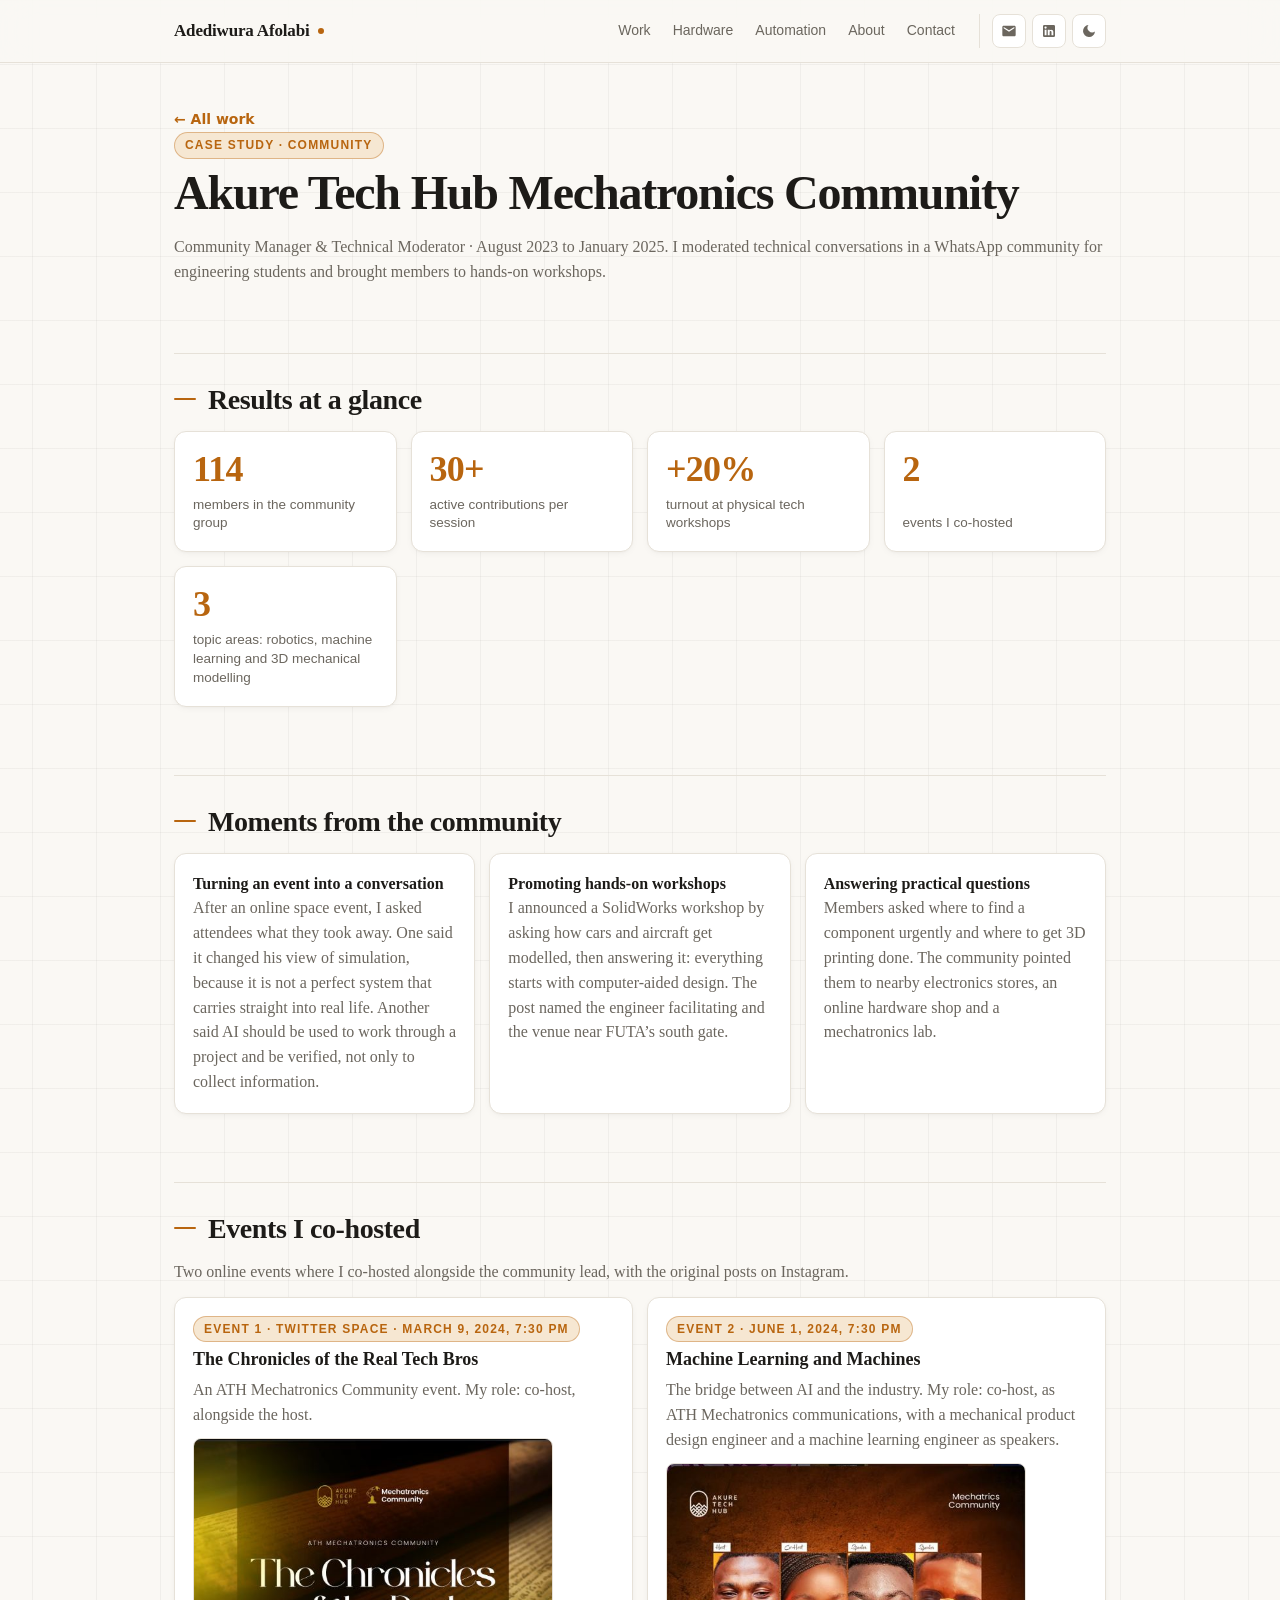
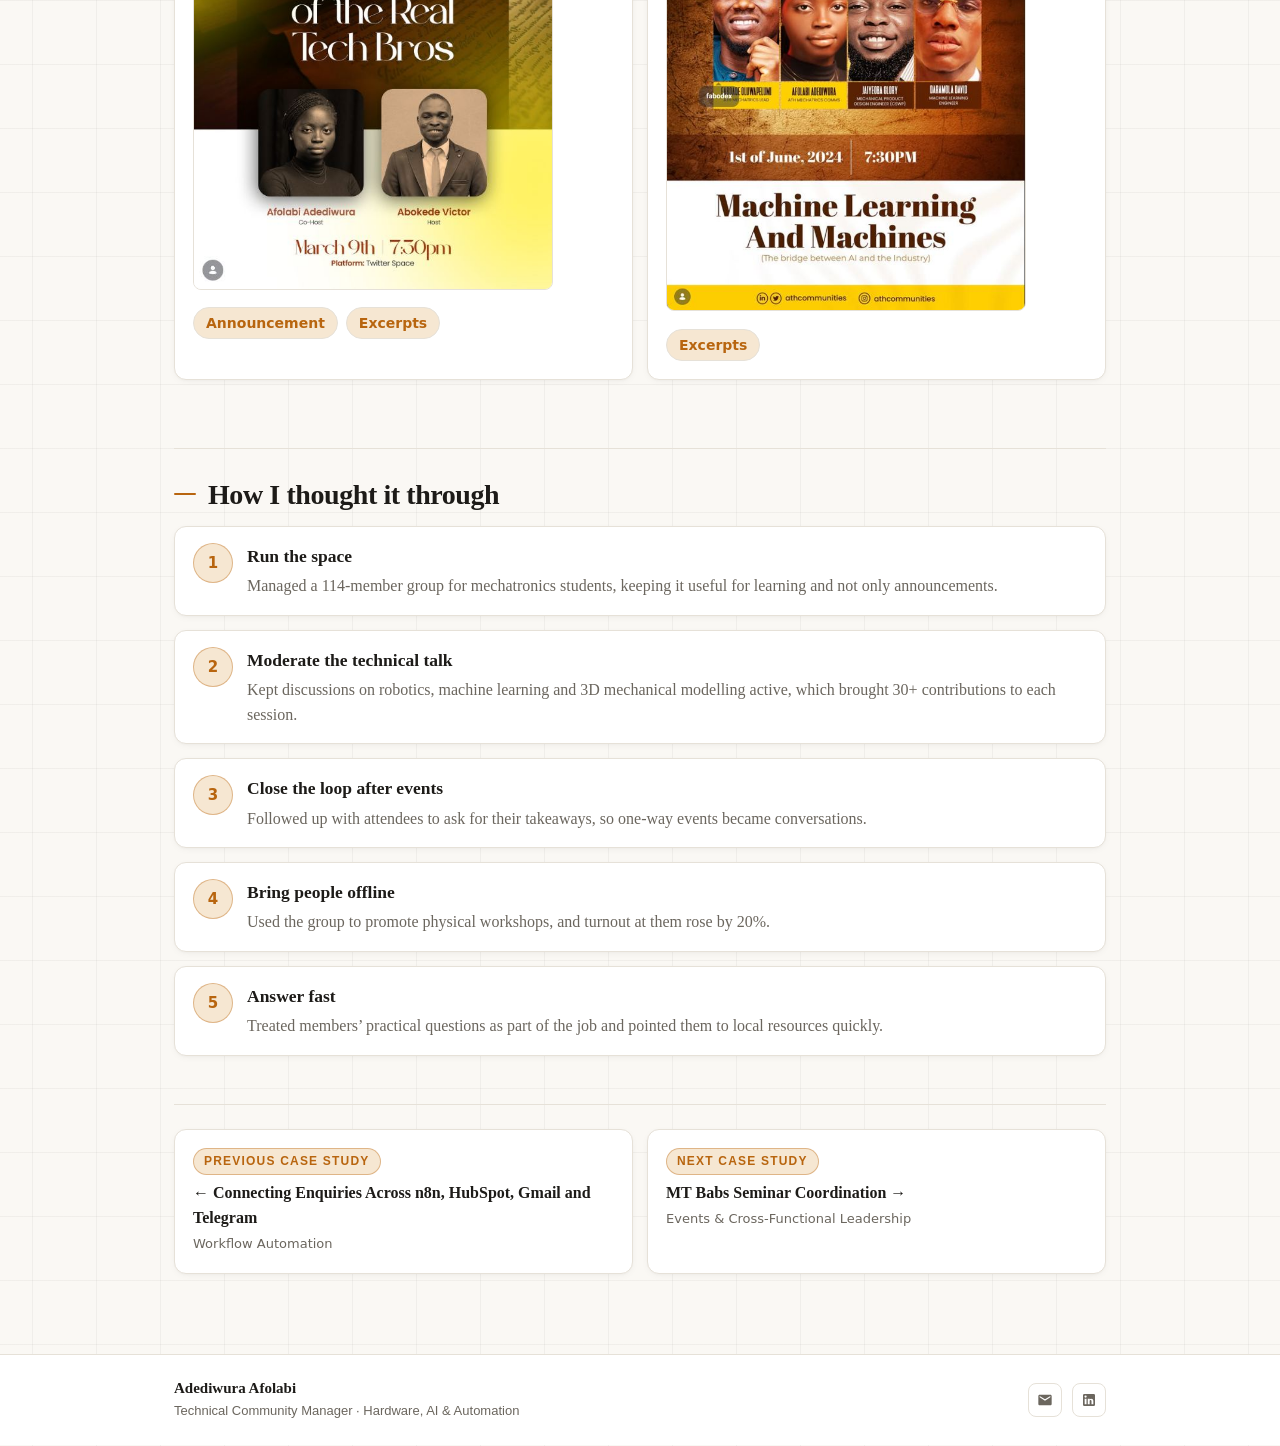
==== akure-tech-hub/index.html @ 2a19afbc "Upgrade portfolio UI/UX, viewport number motion, contact form, and 6 case studies" ====
<!DOCTYPE html>
<html lang="en">
<head>
<meta charset="utf-8">
<meta name="viewport" content="width=device-width, initial-scale=1, viewport-fit=cover">
<title>Adediwura Afolabi · Akure Tech Hub Mechatronics Community</title>
<style>
:root{--bg:#faf8f4;--card:#fff;--ink:#1d1b18;--mute:#6b665e;--line:#e6e1d8;--acc:#b8650f;--acc2:#f6e7d2;--bar:#d98b2b;
box-sizing:border-box;padding-top:env(safe-area-inset-top,0px);padding-bottom:env(safe-area-inset-bottom,0px)}
@media (prefers-color-scheme:dark){:root:not([data-theme="light"]){--bg:#15130f;--card:#201d18;--ink:#f3efe8;--mute:#a39c90;--line:#34302a;--acc:#f0a54a;--acc2:#33271a;--bar:#e39a3a}}
:root[data-theme="dark"]{--bg:#15130f;--card:#201d18;--ink:#f3efe8;--mute:#a39c90;--line:#34302a;--acc:#f0a54a;--acc2:#33271a;--bar:#e39a3a}
html{scroll-padding-top:env(safe-area-inset-top,0px)}
*{box-sizing:border-box}
body{margin:0;background:var(--bg);color:var(--ink);font:16px/1.55 Georgia,"Times New Roman",serif}
main{max-width:920px;margin:0 auto;padding:32px 20px 64px}
h1{font-size:clamp(26px,5vw,38px);line-height:1.15;margin:6px 0 8px}
h2{font-size:13px;letter-spacing:.12em;text-transform:uppercase;color:var(--acc);margin:44px 0 14px;font-family:system-ui,sans-serif}
p{margin:0}.mute{color:var(--mute)}
.tag{font:600 12px system-ui,sans-serif;letter-spacing:.08em;text-transform:uppercase;color:var(--mute)}
.grid{display:grid;gap:12px;grid-template-columns:repeat(auto-fit,minmax(190px,1fr))}
.card{background:var(--card);border:1px solid var(--line);border-radius:12px;padding:16px}
.kpi b{display:block;font-size:34px;line-height:1.1;color:var(--acc)}
.kpi span{font:14px system-ui,sans-serif;color:var(--mute)}
.todo b{color:var(--mute)}
.funnel .row{margin:14px 0}
.funnel .lab{display:flex;justify-content:space-between;font:14px system-ui,sans-serif;margin-bottom:5px}
.track{background:var(--acc2);border-radius:8px;height:30px;overflow:hidden}
.fill{background:var(--bar);height:100%;border-radius:8px}
.steps{counter-reset:s;display:grid;gap:12px}
.step{display:grid;grid-template-columns:36px 1fr;gap:12px}
.step:before{counter-increment:s;content:counter(s);width:36px;height:36px;border-radius:50%;background:var(--acc2);color:var(--acc);display:grid;place-items:center;font:700 15px system-ui,sans-serif}
.step h3{margin:0 0 2px;font-size:17px}
a.link{display:block;text-decoration:none;color:inherit}
a.link:hover{border-color:var(--acc)}
a.link strong{display:block;font-size:16px}
a.link span{font:13px system-ui,sans-serif;color:var(--mute)}
.add{font:600 11px system-ui,sans-serif;color:var(--acc);background:var(--acc2);padding:2px 8px;border-radius:99px;display:inline-block;margin-top:8px}
.num{font:700 12px system-ui,sans-serif;color:var(--acc);background:var(--acc2);width:24px;height:24px;border-radius:50%;display:grid;place-items:center;margin-bottom:8px}
.seg{display:flex;gap:4px;margin-top:10px}.seg i{font:600 12px system-ui,sans-serif;font-style:normal;background:var(--bar);color:#fff;padding:9px 8px;border-radius:8px;white-space:nowrap;overflow:hidden}
.wrap{overflow-x:auto;margin-top:12px}table{border-collapse:collapse;width:100%;min-width:560px;font:14px/1.4 system-ui,sans-serif}
th{text-align:left;color:var(--mute);font-weight:600;border-bottom:1px solid var(--line);padding:8px 6px}td{padding:9px 6px;border-bottom:1px solid var(--line);vertical-align:top}
.more{color:var(--acc);font:600 14px system-ui,sans-serif;text-decoration:none}
img{max-width:100%;border-radius:8px;margin-top:10px;border:1px solid var(--line)}
.seg button{font:600 12px system-ui,sans-serif;background:var(--bar);color:#fff;border:0;padding:11px 8px;border-radius:8px;white-space:nowrap;overflow:hidden;cursor:pointer;opacity:.6}
.seg button:nth-child(2){filter:brightness(.92)}.seg button.on,.seg button:hover{opacity:1}.seg button.on{outline:2px solid var(--ink);outline-offset:1px}
.chip{font:600 12px system-ui,sans-serif;background:var(--acc2);color:var(--acc);border:1px solid var(--line);border-radius:99px;padding:4px 12px;margin-right:6px;cursor:pointer}.chip.on{outline:2px solid var(--ink)}
.tall{max-height:380px;overflow:auto}
.cover{aspect-ratio:1;background-size:cover;background-position:center;background-color:#0f1218;position:relative;padding:0;overflow:hidden;display:block;text-decoration:none}.cover:hover{border-color:var(--acc)}.cover em{position:absolute;left:0;right:0;bottom:0;padding:30px 12px 10px;font:600 14px system-ui,sans-serif;font-style:normal;color:#fff;background:linear-gradient(transparent,rgba(0,0,0,.75))}.pills{display:flex;flex-wrap:wrap;gap:8px}.pills a{font:600 14px system-ui,sans-serif;text-decoration:none;color:var(--acc);background:var(--acc2);border:1px solid var(--line);border-radius:99px;min-width:40px;padding:7px 12px;text-align:center}.pills a:hover{border-color:var(--acc)}
</style>
<link rel="stylesheet" href="../site.css">
</head>
<body>
<a class="skip" href="#main">Skip to content</a>
<header class="site"><div><a class="name" href="../">Adediwura Afolabi</a>
<nav aria-label="Main"><a href="../#work">Work</a><a href="../smart-systems/">Hardware</a><a href="../automation/">Automation</a><a href="../#about">About</a><a href="../#contact">Contact</a></nav></div></header>
<main id="main">
<p><a class="more" href="../">← All work</a></p>
<p class="tag">Case study · Community</p>
<h1>Akure Tech Hub Mechatronics Community</h1>
<p class="mute">Community Manager &amp; Technical Moderator · August 2023 to January 2025. I moderated technical conversations in a WhatsApp community for engineering students and brought members to hands-on workshops.</p>

<h2>Results at a glance</h2>
<div class="grid">
<div class="card kpi"><b>114</b><span>members in the community group</span></div>
<div class="card kpi"><b>30+</b><span>active contributions per session</span></div>
<div class="card kpi"><b>+20%</b><span>turnout at physical tech workshops</span></div>
<div class="card kpi"><b>2</b><span>events I co-hosted</span></div>
<div class="card kpi"><b>3</b><span>topic areas: robotics, machine learning and 3D mechanical modelling</span></div>
</div>

<h2>Moments from the community</h2>
<div class="grid">
<div class="card"><strong>Turning an event into a conversation</strong><p class="mute">After an online space event, I asked attendees what they took away. One said it changed his view of simulation, because it is not a perfect system that carries straight into real life. Another said AI should be used to work through a project and be verified, not only to collect information.</p></div>
<div class="card"><strong>Promoting hands-on workshops</strong><p class="mute">I announced a SolidWorks workshop by asking how cars and aircraft get modelled, then answering it: everything starts with computer-aided design. The post named the engineer facilitating and the venue near FUTA’s south gate.</p></div>
<div class="card"><strong>Answering practical questions</strong><p class="mute">Members asked where to find a component urgently and where to get 3D printing done. The community pointed them to nearby electronics stores, an online hardware shop and a mechatronics lab.</p></div>
</div>

<h2>Events I co-hosted</h2>
<p class="mute" style="margin-bottom:12px">Two online events where I co-hosted alongside the community lead, with the original posts on Instagram.</p>
<div class="grid">
<div class="card"><span class="tag">Event 1 · Twitter Space · March 9, 2024, 7:30 PM</span><strong style="display:block;font-size:18px;margin:4px 0">The Chronicles of the Real Tech Bros</strong><p class="mute">An ATH Mechatronics Community event. My role: co-host, alongside the host.</p><img src="[data-uri]" alt="Event flyer for The Chronicles of the Real Tech Bros, March 9th, 7:30 PM, Twitter Space" style="width:100%;max-width:360px;margin:10px 0"><div class="pills"><a href="https://www.instagram.com/p/C4LJjm6I1V1/" target="_blank" rel="noopener">Announcement</a><a href="https://www.instagram.com/p/C403o7NoolO/" target="_blank" rel="noopener">Excerpts</a></div></div>
<div class="card"><span class="tag">Event 2 · June 1, 2024, 7:30 PM</span><strong style="display:block;font-size:18px;margin:4px 0">Machine Learning and Machines</strong><p class="mute">The bridge between AI and the industry. My role: co-host, as ATH Mechatronics communications, with a mechanical product design engineer and a machine learning engineer as speakers.</p><img src="[data-uri]" alt="Event flyer for Machine Learning and Machines, 1st of June 2024, 7:30 PM" style="width:100%;max-width:360px;margin:10px 0"><div class="pills"><a href="https://www.instagram.com/p/C76jvl4ovQE/" target="_blank" rel="noopener">Excerpts</a></div></div>
</div>

<h2>How I thought it through</h2>
<div class="steps">
<div class="step"><div><h3>Run the space</h3><p class="mute">Managed a 114-member group for mechatronics students, keeping it useful for learning and not only announcements.</p></div></div>
<div class="step"><div><h3>Moderate the technical talk</h3><p class="mute">Kept discussions on robotics, machine learning and 3D mechanical modelling active, which brought 30+ contributions to each session.</p></div></div>
<div class="step"><div><h3>Close the loop after events</h3><p class="mute">Followed up with attendees to ask for their takeaways, so one-way events became conversations.</p></div></div>
<div class="step"><div><h3>Bring people offline</h3><p class="mute">Used the group to promote physical workshops, and turnout at them rose by 20%.</p></div></div>
<div class="step"><div><h3>Answer fast</h3><p class="mute">Treated members’ practical questions as part of the job and pointed them to local resources quickly.</p></div></div>
</div>

<div class="grid" style="margin-top:48px;padding-top:24px;border-top:1px solid var(--line)" aria-label="Case study navigation">
  <a class="card link" href="../automation/"><span class="tag">Previous case study</span><strong style="margin-top:6px">← Connecting Enquiries Across n8n, HubSpot, Gmail and Telegram</strong><span>Workflow Automation</span></a>
  <a class="card link" href="../mtbabs-seminars/"><span class="tag">Next case study</span><strong style="margin-top:6px">MT Babs Seminar Coordination →</strong><span>Events & Cross-Functional Leadership</span></a>
</div>
</main>
<script src="../site.js" defer></script>
</body>
</html>
---- site.css ----
/* ==========================================================================
   Adediwura Afolabi Portfolio — Shared Design System & UI/UX Refinements
   Warm neutral & orange-accented palette preserved across light and dark modes.
   ========================================================================== */

:root {
  --surface-elevated: rgba(255, 255, 255, 0.78);
  --surface-subtle: rgba(230, 225, 216, 0.35);
  --header-bg: rgba(250, 248, 244, 0.86);
  --border-strong: rgba(184, 101, 15, 0.38);
  --shadow-sm: 0 2px 8px -2px rgba(29, 27, 24, 0.06), 0 1px 3px -1px rgba(29, 27, 24, 0.04);
  --shadow-md: 0 12px 28px -8px rgba(29, 27, 24, 0.09), 0 4px 10px -3px rgba(29, 27, 24, 0.05);
  --shadow-accent: 0 8px 24px -6px rgba(184, 101, 15, 0.22);
  --grid-line: rgba(29, 27, 24, 0.045);
  --err: #b91c1c;
  --err-bg: #fef2f2;
  --ok: #15803d;
  --ok-bg: #f0fdf4;
  --font-sans: -apple-system, BlinkMacSystemFont, "Segoe UI", Roboto, "Helvetica Neue", Arial, sans-serif;
  --font-serif: Georgia, "Times New Roman", serif;
  --font-mono: ui-monospace, SFMono-Regular, Menlo, Monaco, Consolas, monospace;
}

@media (prefers-color-scheme: dark) {
  :root:not([data-theme="light"]) {
    --surface-elevated: rgba(32, 29, 24, 0.85);
    --surface-subtle: rgba(52, 48, 42, 0.45);
    --header-bg: rgba(21, 19, 15, 0.86);
    --border-strong: rgba(240, 165, 74, 0.45);
    --shadow-sm: 0 2px 10px -2px rgba(0, 0, 0, 0.35);
    --shadow-md: 0 14px 32px -8px rgba(0, 0, 0, 0.55);
    --shadow-accent: 0 8px 26px -6px rgba(240, 165, 74, 0.2);
    --grid-line: rgba(243, 239, 232, 0.04);
    --err: #f87171;
    --err-bg: rgba(185, 28, 28, 0.16);
    --ok: #4ade80;
    --ok-bg: rgba(21, 128, 61, 0.16);
  }
}

:root[data-theme="dark"] {
  --surface-elevated: rgba(32, 29, 24, 0.85);
  --surface-subtle: rgba(52, 48, 42, 0.45);
  --header-bg: rgba(21, 19, 15, 0.86);
  --border-strong: rgba(240, 165, 74, 0.45);
  --shadow-sm: 0 2px 10px -2px rgba(0, 0, 0, 0.35);
  --shadow-md: 0 14px 32px -8px rgba(0, 0, 0, 0.55);
  --shadow-accent: 0 8px 26px -6px rgba(240, 165, 74, 0.2);
  --grid-line: rgba(243, 239, 232, 0.04);
  --err: #f87171;
  --err-bg: rgba(185, 28, 28, 0.16);
  --ok: #4ade80;
  --ok-bg: rgba(21, 128, 61, 0.16);
}

:root[data-theme="light"] {
  --bg: #faf8f4;
  --card: #fff;
  --ink: #1d1b18;
  --mute: #6b665e;
  --line: #e6e1d8;
  --acc: #b8650f;
  --acc2: #f6e7d2;
  --bar: #d98b2b;
}

html {
  scroll-behavior: smooth;
  scroll-padding-top: 84px;
}

body {
  min-height: 100vh;
  display: flex;
  flex-direction: column;
  -webkit-font-smoothing: antialiased;
  text-rendering: optimizeLegibility;
  transition: background-color 0.25s ease, color 0.25s ease;
  background-image:
    linear-gradient(var(--grid-line) 1px, transparent 1px),
    linear-gradient(90deg, var(--grid-line) 1px, transparent 1px);
  background-size: 64px 64px;
  background-position: center top;
}

main {
  flex: 1;
  width: 100%;
  max-width: 980px !important;
  margin: 0 auto;
  padding: 44px 24px 80px !important;
}

a {
  color: var(--acc);
  transition: color 0.2s ease, border-color 0.2s ease, background-color 0.2s ease, transform 0.2s ease;
}

:focus-visible {
  outline: 2px solid var(--acc);
  outline-offset: 3px;
  border-radius: 4px;
}

.skip {
  position: absolute;
  left: -9999px;
  top: 8px;
  font: 600 14px var(--font-sans);
  color: var(--ink);
  text-decoration: none;
  border: 2px solid var(--acc);
  border-radius: 6px;
}
.skip:focus {
  left: 16px;
  top: 12px;
  background: var(--card);
  padding: 8px 14px;
  z-index: 999;
  box-shadow: var(--shadow-md);
}

/* ==========================================================================
   Sticky Glass Header & Navigation
   ========================================================================== */
.site {
  position: sticky;
  top: 0;
  z-index: 60;
  border-bottom: 1px solid var(--line);
  background: var(--header-bg);
  -webkit-backdrop-filter: blur(16px);
  backdrop-filter: blur(16px);
  transition: background-color 0.25s ease, border-color 0.25s ease;
}

.site > div {
  max-width: 980px;
  margin: 0 auto;
  padding: 14px 24px;
  display: flex;
  flex-wrap: wrap;
  gap: 12px 24px;
  align-items: center;
  justify-content: space-between;
  font-family: var(--font-sans);
}

.site .name {
  font: 700 17px/1.2 var(--font-serif);
  color: var(--ink);
  text-decoration: none;
  letter-spacing: -0.01em;
  display: inline-flex;
  align-items: center;
  gap: 8px;
}
.site .name::after {
  content: "";
  width: 6px;
  height: 6px;
  border-radius: 50%;
  background: var(--acc);
  display: inline-block;
  transition: transform 0.2s ease;
}
.site .name:hover::after {
  transform: scale(1.35);
}

.site nav {
  display: flex;
  flex-wrap: wrap;
  align-items: center;
  gap: 4px 18px;
}

.site nav a {
  font-size: 14px;
  font-weight: 500;
  color: var(--mute);
  text-decoration: none;
  padding: 6px 2px;
  position: relative;
  transition: color 0.2s ease;
}

.site nav a::after {
  content: "";
  position: absolute;
  left: 0;
  right: 0;
  bottom: 0;
  height: 2px;
  background: var(--acc);
  border-radius: 2px;
  transform: scaleX(0);
  transform-origin: center;
  transition: transform 0.22s ease;
}

.site nav a:hover,
.site nav a[aria-current] {
  color: var(--ink);
}

.site nav a:hover::after,
.site nav a[aria-current]::after {
  transform: scaleX(1);
}

.nav-actions {
  display: inline-flex;
  align-items: center;
  gap: 6px;
  margin-left: 4px;
  padding-left: 12px;
  border-left: 1px solid var(--line);
}

.icon-btn {
  position: relative;
  display: inline-flex;
  align-items: center;
  justify-content: center;
  width: 34px;
  height: 34px;
  border-radius: 8px;
  border: 1px solid var(--line);
  background: var(--card);
  color: var(--mute);
  cursor: pointer;
  text-decoration: none;
  transition: color 0.2s ease, border-color 0.2s ease, background-color 0.2s ease, transform 0.2s ease;
}
.icon-btn:hover,
.icon-btn:focus-visible {
  color: var(--acc);
  border-color: var(--acc);
  background: var(--acc2);
  transform: translateY(-1px);
}
.icon-btn svg {
  width: 16px;
  height: 16px;
  fill: currentColor;
  flex-shrink: 0;
}
.site nav a.icon-btn {
  padding: 0;
}
.site nav a.icon-btn::after {
  display: none;
}

/* Accessible Tooltips (Oyedokun.dev inspired) */
.icon-btn[data-tip]::before {
  content: attr(data-tip);
  position: absolute;
  bottom: -34px;
  left: 50%;
  transform: translateX(-50%) translateY(-4px);
  background: var(--ink);
  color: var(--bg);
  font: 600 11px/1.2 var(--font-sans);
  padding: 5px 8px;
  border-radius: 5px;
  white-space: nowrap;
  opacity: 0;
  pointer-events: none;
  transition: opacity 0.18s ease, transform 0.18s ease;
  z-index: 80;
  box-shadow: var(--shadow-sm);
}
.icon-btn[data-tip]:hover::before,
.icon-btn[data-tip]:focus-visible::before {
  opacity: 1;
  transform: translateX(-50%) translateY(0);
}

/* ==========================================================================
   Typography & Section Hierarchy
   ========================================================================== */
h1 {
  font-size: clamp(30px, 5vw, 48px) !important;
  line-height: 1.1 !important;
  letter-spacing: -0.025em;
  margin: 8px 0 16px !important;
  color: var(--ink);
}

h2 {
  font: 700 clamp(22px, 3vw, 28px)/1.25 var(--font-serif) !important;
  letter-spacing: -0.015em !important;
  text-transform: none !important;
  color: var(--ink) !important;
  margin: 68px 0 14px !important;
  padding-top: 28px;
  border-top: 1px solid var(--line);
  display: flex;
  align-items: center;
  gap: 12px;
}

h2::before {
  content: "";
  width: 22px;
  height: 2px;
  background: var(--acc);
  display: inline-block;
  flex-shrink: 0;
  border-radius: 2px;
}

.tag {
  font: 600 12px/1.4 var(--font-sans) !important;
  letter-spacing: 0.1em !important;
  text-transform: uppercase !important;
  color: var(--acc) !important;
  background: var(--acc2);
  border: 1px solid var(--border-strong);
  padding: 4px 10px;
  border-radius: 99px;
  display: inline-flex;
  align-items: center;
  gap: 6px;
}

/* Hero Section Styling on Home Page */
.hero-kicker {
  font: 600 13px/1.4 var(--font-sans) !important;
  letter-spacing: 0.06em;
  text-transform: uppercase;
  color: var(--acc) !important;
  background: var(--acc2);
  border: 1px solid var(--border-strong);
  display: inline-flex;
  align-items: center;
  gap: 8px;
  padding: 6px 14px;
  border-radius: 99px;
  margin-bottom: 10px !important;
}
.hero-kicker::before {
  content: "";
  width: 7px;
  height: 7px;
  border-radius: 50%;
  background: var(--acc);
  box-shadow: 0 0 0 3px rgba(184, 101, 15, 0.2);
}

.hero-intro {
  font-size: clamp(18px, 2.2vw, 21px) !important;
  line-height: 1.5 !important;
  color: var(--ink) !important;
  max-width: 60ch !important;
  margin-bottom: 14px !important;
}

.lede {
  font-size: 18px !important;
  line-height: 1.65 !important;
  max-width: 64ch !important;
}

.hero-sub {
  margin-top: 14px !important;
  max-width: 64ch !important;
  padding-left: 16px;
  border-left: 3px solid var(--acc);
  color: var(--mute);
  font-size: 16px;
  line-height: 1.65;
}

.btns {
  display: flex;
  flex-wrap: wrap;
  align-items: center;
  gap: 12px;
  margin-top: 28px;
}

.btn {
  font: 600 14px/1.2 var(--font-sans);
  letter-spacing: 0.02em;
  text-decoration: none;
  padding: 13px 22px;
  border-radius: 8px;
  border: 1px solid var(--acc);
  color: var(--acc);
  background: var(--card);
  display: inline-flex;
  align-items: center;
  gap: 8px;
  cursor: pointer;
  transition: transform 0.2s ease, box-shadow 0.2s ease, background-color 0.2s ease, color 0.2s ease;
}

.btn:hover {
  background: var(--acc2);
  transform: translateY(-2px);
  box-shadow: var(--shadow-sm);
}

.btn.main {
  background: var(--acc);
  color: var(--bg);
  box-shadow: var(--shadow-accent);
}

.btn.main:hover {
  filter: brightness(1.06);
  transform: translateY(-2px);
  box-shadow: 0 12px 28px -6px rgba(184, 101, 15, 0.35);
}

.btn:disabled,
.btn[aria-busy="true"] {
  opacity: 0.65;
  cursor: wait;
  transform: none;
}

/* ==========================================================================
   Selected Work — Architectural Project Cards
   ========================================================================== */
main {
  counter-reset: work-group;
}

.group {
  counter-increment: work-group;
  font: 700 13px/1.4 var(--font-sans);
  letter-spacing: 0.09em;
  text-transform: uppercase;
  color: var(--acc);
  margin: 40px 0 14px;
  padding-bottom: 8px;
  border-bottom: 1px solid var(--line);
  display: flex;
  align-items: center;
  gap: 10px;
}

.group::before {
  content: "0" counter(work-group);
  font: 700 11px/1 var(--font-mono);
  color: var(--acc);
  background: var(--acc2);
  border: 1px solid var(--border-strong);
  padding: 4px 7px;
  border-radius: 5px;
}

.work {
  list-style: none;
  margin: 0;
  padding: 0;
  display: grid;
  gap: 16px;
  grid-template-columns: repeat(auto-fit, minmax(300px, 1fr));
}

.work li {
  position: relative;
  padding: 24px;
  background: var(--card);
  border: 1px solid var(--line);
  border-radius: 12px;
  box-shadow: var(--shadow-sm);
  display: flex;
  flex-direction: column;
  justify-content: space-between;
  transition: transform 0.24s ease, border-color 0.24s ease, box-shadow 0.24s ease;
  overflow: hidden;
}

.work li::before {
  content: "";
  position: absolute;
  top: 0;
  left: 0;
  right: 0;
  height: 3px;
  background: var(--acc);
  transform: scaleX(0);
  transform-origin: left;
  transition: transform 0.28s ease;
}

.work li:hover,
.work li:focus-within {
  transform: translateY(-3px);
  border-color: var(--acc);
  box-shadow: var(--shadow-md);
}

.work li:hover::before,
.work li:focus-within::before {
  transform: scaleX(1);
}

.work h3 {
  margin: 0 0 4px;
  font: 700 20px/1.3 var(--font-serif);
  letter-spacing: -0.01em;
}

.work h3 a {
  color: var(--ink);
  text-decoration: none;
}

.work h3 a:hover {
  color: var(--acc);
}

.work .meta {
  font: 600 13px/1.4 var(--font-sans);
  color: var(--acc);
  margin: 2px 0 12px;
}

.work p {
  max-width: 65ch;
  color: var(--ink);
  font-size: 15.5px;
  line-height: 1.6;
}

.work .out {
  margin-top: 14px;
  padding: 10px 12px;
  background: var(--acc2);
  border-left: 3px solid var(--acc);
  border-radius: 0 8px 8px 0;
  font: 14px/1.45 var(--font-sans);
  color: var(--ink);
}

.work .out b {
  color: var(--acc);
}

.work .tools {
  font: 500 12.5px/1.4 var(--font-mono);
  color: var(--mute);
  margin-top: 14px;
  padding-top: 12px;
  border-top: 1px dashed var(--line);
}

.work .go {
  display: inline-flex;
  align-items: center;
  gap: 6px;
  margin-top: 14px;
  font: 600 14px/1.2 var(--font-sans);
  color: var(--acc);
  text-decoration: none;
  align-self: flex-start;
}

.work .go::after {
  content: "→";
  transition: transform 0.2s ease;
}

.work li:hover .go::after,
.work .go:hover::after {
  transform: translateX(4px);
}

/* ==========================================================================
   Results Overview — Filter Chips, Interactive Metric Tiles & Detail Drawer
   ========================================================================== */
.chips {
  display: flex;
  flex-wrap: wrap;
  gap: 8px;
  margin: 14px 0 18px;
}

.chips button {
  font: 600 13.5px/1.2 var(--font-sans);
  background: var(--card);
  color: var(--mute);
  border: 1px solid var(--line);
  border-radius: 99px;
  padding: 9px 16px;
  cursor: pointer;
  transition: background-color 0.2s ease, color 0.2s ease, border-color 0.2s ease, transform 0.15s ease;
}

.chips button:hover {
  color: var(--ink);
  border-color: var(--acc);
}

.chips button.on {
  background: var(--acc);
  color: var(--bg);
  border-color: var(--acc);
  box-shadow: var(--shadow-sm);
}

.tiles {
  display: grid;
  gap: 12px;
  grid-template-columns: repeat(auto-fit, minmax(165px, 1fr));
}

.tile {
  text-align: left;
  background: var(--card);
  color: var(--ink);
  border: 1px solid var(--line);
  border-radius: 12px;
  padding: 18px 16px;
  cursor: pointer;
  box-shadow: var(--shadow-sm);
  transition: opacity 0.25s ease, transform 0.22s ease, border-color 0.22s ease, box-shadow 0.22s ease, background-color 0.22s ease;
  display: flex;
  flex-direction: column;
  justify-content: space-between;
  gap: 6px;
}

.tile:hover {
  border-color: var(--acc);
  transform: translateY(-2px);
  box-shadow: var(--shadow-md);
}

.tile b,
.kpi b,
.funnel .lab b {
  font-variant-numeric: tabular-nums;
  font-feature-settings: "tnum" 1;
}

.tile b {
  display: block;
  font: 700 32px/1.1 var(--font-serif);
  color: var(--acc);
  letter-spacing: -0.02em;
}

.tile span {
  font: 500 13.5px/1.35 var(--font-sans);
  color: var(--mute);
}

.tile.dim {
  opacity: 0.22;
  transform: scale(0.98);
}

.tile.sel {
  border-color: var(--acc);
  background: var(--acc2);
  outline: 2px solid var(--acc);
  outline-offset: -1px;
}

.tile.sel span {
  color: var(--ink);
}

.detail {
  margin-top: 16px;
  padding: 20px 22px !important;
  border-left: 4px solid var(--acc) !important;
  border-radius: 10px !important;
  background: var(--card);
  box-shadow: var(--shadow-sm);
  transition: opacity 0.2s ease, transform 0.2s ease;
}

.detail p {
  margin: 0;
  font-size: 16px;
}

.detail a {
  display: inline-flex;
  align-items: center;
  gap: 6px;
  margin-top: 6px;
  color: var(--acc);
  font: 600 14px var(--font-sans);
  text-decoration: none;
}

.detail a:hover {
  text-decoration: underline;
}

/* ==========================================================================
   About Section & Capability List
   ========================================================================== */
.about-grid {
  display: grid;
  gap: 24px;
  grid-template-columns: 1fr;
  align-items: start;
}

@media (min-width: 760px) {
  .about-grid {
    grid-template-columns: 1.15fr 1fr;
  }
}

.list {
  padding-left: 0;
  list-style: none;
  max-width: 68ch;
  display: grid;
  gap: 10px;
  grid-template-columns: repeat(auto-fit, minmax(230px, 1fr));
  margin: 16px 0 0;
}

.list li {
  margin: 0;
  padding: 12px 14px 12px 34px;
  background: var(--card);
  border: 1px solid var(--line);
  border-radius: 8px;
  font: 500 14.5px/1.45 var(--font-sans);
  color: var(--ink);
  position: relative;
  box-shadow: var(--shadow-sm);
}

.list li::before {
  content: "";
  position: absolute;
  left: 14px;
  top: 18px;
  width: 8px;
  height: 8px;
  border-radius: 50%;
  background: var(--acc);
}

/* ==========================================================================
   Case Studies Shared Components (KPIs, Funnels, Steps, Tables, Media)
   ========================================================================== */
.grid {
  display: grid;
  gap: 14px !important;
  grid-template-columns: repeat(auto-fit, minmax(200px, 1fr)) !important;
}

.card {
  background: var(--card);
  border: 1px solid var(--line);
  border-radius: 12px !important;
  padding: 18px !important;
  box-shadow: var(--shadow-sm);
  transition: border-color 0.2s ease, box-shadow 0.2s ease, transform 0.2s ease;
}

.kpi {
  display: flex;
  flex-direction: column;
  justify-content: space-between;
  gap: 6px;
}

.kpi:hover {
  border-color: var(--border-strong);
  transform: translateY(-2px);
  box-shadow: var(--shadow-md);
}

.kpi b {
  display: block;
  font-size: clamp(28px, 4vw, 36px) !important;
  line-height: 1.1 !important;
  color: var(--acc);
  letter-spacing: -0.02em;
}

.kpi span {
  font: 500 13.5px/1.4 var(--font-sans) !important;
  color: var(--mute);
}

.funnel .fill {
  transition: width 0.95s cubic-bezier(0.22, 1, 0.36, 1);
}

.steps {
  counter-reset: s;
  display: grid;
  gap: 14px !important;
}

.step {
  display: grid;
  grid-template-columns: 40px 1fr !important;
  gap: 14px !important;
  padding: 16px 18px;
  background: var(--card);
  border: 1px solid var(--line);
  border-radius: 12px;
  box-shadow: var(--shadow-sm);
  align-items: start;
}

.step:before {
  width: 38px !important;
  height: 38px !important;
  border: 1px solid var(--border-strong);
}

.step h3 {
  margin: 0 0 4px !important;
  font-size: 17.5px !important;
  color: var(--ink);
}

a.link {
  transition: transform 0.2s ease, border-color 0.2s ease, box-shadow 0.2s ease;
}

a.link:hover {
  border-color: var(--acc);
  transform: translateY(-2px);
  box-shadow: var(--shadow-md);
}

.ph {
  border: 1.5px dashed var(--border-strong);
  border-radius: 12px;
  padding: 36px 24px;
  text-align: center;
  color: var(--mute);
  font: 14.5px/1.55 var(--font-sans);
  aspect-ratio: 16/9;
  display: grid;
  place-content: center;
  background:
    radial-gradient(circle at center, var(--acc2) 0%, var(--card) 75%);
  box-shadow: inset 0 0 0 1px var(--line);
}

.ph span {
  max-width: 48ch;
}

.ph b {
  color: var(--ink);
  font-size: 16px;
  display: inline-block;
  margin-bottom: 6px;
}

.flow {
  width: 100%;
  height: auto;
  background: var(--card);
  border: 1px solid var(--line);
  border-radius: 12px;
  padding: 16px;
  margin-top: 12px;
  box-shadow: var(--shadow-sm);
}
.flow text {
  font: 600 13.5px var(--font-sans);
  fill: var(--ink);
}
.flow .s {
  fill: var(--mute);
  font-weight: 400;
  font-size: 11.5px;
}
.flow rect {
  fill: var(--bg);
  stroke: var(--line);
  stroke-width: 1.5;
}
.flow .hub rect {
  fill: var(--acc2);
  stroke: var(--acc);
  stroke-width: 2;
}
.flow path {
  stroke: var(--acc);
  fill: none;
  stroke-width: 1.75;
}
.flow polygon {
  fill: var(--acc);
}

/* ==========================================================================
   Contact Section & Prefilled Contact Form (Oyedokun.dev Inspired)
   ========================================================================== */
.contact-layout {
  display: grid;
  gap: 28px;
  grid-template-columns: 1fr;
  margin-top: 16px;
  align-items: start;
}

@media (min-width: 780px) {
  .contact-layout {
    grid-template-columns: 1fr 1.25fr;
    gap: 36px;
  }
}

.contact-channels {
  display: grid;
  gap: 12px;
  margin-top: 20px;
}

.channel-card {
  display: flex;
  align-items: center;
  justify-content: space-between;
  gap: 12px;
  padding: 14px 16px;
  background: var(--card);
  border: 1px solid var(--line);
  border-radius: 12px;
  box-shadow: var(--shadow-sm);
  text-decoration: none;
  color: var(--ink);
  transition: border-color 0.2s ease, transform 0.2s ease, box-shadow 0.2s ease;
}

.channel-card:hover,
.channel-card:focus-within {
  border-color: var(--acc);
  transform: translateY(-2px);
  box-shadow: var(--shadow-md);
}

.channel-main {
  display: flex;
  align-items: center;
  gap: 12px;
  min-width: 0;
  text-decoration: none;
  color: inherit;
  flex: 1;
}

.channel-icon {
  width: 40px;
  height: 40px;
  border-radius: 10px;
  background: var(--acc2);
  border: 1px solid var(--border-strong);
  color: var(--acc);
  display: inline-flex;
  align-items: center;
  justify-content: center;
  flex-shrink: 0;
  transition: background-color 0.2s ease, color 0.2s ease, transform 0.2s ease;
}

.channel-card:hover .channel-icon {
  background: var(--acc);
  color: var(--bg);
}

.channel-icon svg {
  width: 18px;
  height: 18px;
  fill: currentColor;
}

.channel-meta {
  min-width: 0;
}

.channel-label {
  display: block;
  font: 600 11px/1.3 var(--font-sans);
  letter-spacing: 0.08em;
  text-transform: uppercase;
  color: var(--mute);
}

.channel-val {
  display: block;
  font: 600 14.5px/1.35 var(--font-sans);
  color: var(--ink);
  overflow: hidden;
  text-overflow: ellipsis;
  white-space: nowrap;
}

.copy-btn {
  font: 600 12px/1 var(--font-sans);
  color: var(--acc);
  background: var(--acc2);
  border: 1px solid var(--border-strong);
  border-radius: 7px;
  padding: 8px 11px;
  cursor: pointer;
  white-space: nowrap;
  transition: background-color 0.2s ease, color 0.2s ease;
}

.copy-btn:hover {
  background: var(--acc);
  color: var(--bg);
}

.contact-form-card {
  background: var(--card);
  border: 1px solid var(--line);
  border-radius: 14px;
  padding: 24px;
  box-shadow: var(--shadow-md);
}

.form-grid {
  display: grid;
  gap: 16px;
}

@media (min-width: 560px) {
  .form-row-2 {
    display: grid;
    gap: 14px;
    grid-template-columns: 1fr 1fr;
  }
}

.field {
  display: flex;
  flex-direction: column;
  gap: 6px;
}

.field-head {
  display: flex;
  align-items: baseline;
  justify-content: space-between;
  gap: 8px;
}

.field label {
  font: 600 13.5px/1.3 var(--font-sans);
  color: var(--ink);
}

.field label .req {
  color: var(--acc);
  margin-left: 2px;
}

.reset-msg-btn {
  font: 600 12px/1.2 var(--font-sans);
  color: var(--acc);
  background: transparent;
  border: 0;
  padding: 2px 4px;
  cursor: pointer;
  text-decoration: underline;
}

.field input,
.field select,
.field textarea {
  width: 100%;
  font: 15px/1.45 var(--font-sans);
  color: var(--ink);
  background: var(--bg);
  border: 1px solid var(--line);
  border-radius: 8px;
  padding: 11px 13px;
  transition: border-color 0.2s ease, box-shadow 0.2s ease, background-color 0.2s ease;
}

.field textarea {
  resize: vertical;
  min-height: 118px;
}

.field input::placeholder,
.field textarea::placeholder {
  color: var(--mute);
  opacity: 0.75;
}

.field input:hover,
.field select:hover,
.field textarea:hover {
  border-color: var(--border-strong);
}

.field input:focus,
.field select:focus,
.field textarea:focus {
  outline: none;
  border-color: var(--acc);
  box-shadow: 0 0 0 3px var(--acc2);
  background: var(--card);
}

.field input[aria-invalid="true"],
.field select[aria-invalid="true"],
.field textarea[aria-invalid="true"] {
  border-color: var(--err);
  background: var(--err-bg);
}

.field-error {
  font: 500 12.5px/1.35 var(--font-sans);
  color: var(--err);
  margin: 0;
}

.form-actions {
  display: flex;
  flex-wrap: wrap;
  align-items: center;
  justify-content: space-between;
  gap: 12px;
  margin-top: 4px;
}

.form-note {
  font: 12.5px/1.4 var(--font-sans);
  color: var(--mute);
}

.form-status {
  margin-top: 14px;
  padding: 14px 16px;
  border-radius: 10px;
  font: 14px/1.5 var(--font-sans);
  border: 1px solid var(--line);
  background: var(--acc2);
  color: var(--ink);
}

.form-status.ok {
  border-color: var(--ok);
  background: var(--ok-bg);
}

.form-status.err {
  border-color: var(--err);
  background: var(--err-bg);
}

.status-actions {
  display: flex;
  flex-wrap: wrap;
  gap: 10px;
  margin-top: 10px;
}

/* ==========================================================================
   Site Footer & Case Study Cross-Navigation
   ========================================================================== */
.site-footer {
  border-top: 1px solid var(--line);
  background: var(--card);
  margin-top: auto;
  font-family: var(--font-sans);
}

.site-footer-inner {
  max-width: 980px;
  margin: 0 auto;
  padding: 24px;
  display: flex;
  flex-wrap: wrap;
  align-items: center;
  justify-content: space-between;
  gap: 16px;
}

.footer-brand {
  display: flex;
  flex-direction: column;
  gap: 2px;
}

.footer-brand strong {
  font: 700 15px/1.3 var(--font-serif);
  color: var(--ink);
}

.footer-brand span {
  font-size: 13px;
  color: var(--mute);
}

.footer-links {
  display: flex;
  align-items: center;
  gap: 10px;
}

/* Scroll reveal helper */
.reveal-ready {
  opacity: 0;
  transform: translateY(14px);
  transition: opacity 0.5s cubic-bezier(0.22, 1, 0.36, 1), transform 0.5s cubic-bezier(0.22, 1, 0.36, 1);
}
.reveal-ready.in-view {
  opacity: 1;
  transform: translateY(0);
}

@media (max-width: 640px) {
  .site > div {
    padding: 12px 16px;
  }
  main {
    padding: 28px 16px 60px !important;
  }
  .nav-actions {
    margin-left: 0;
    padding-left: 0;
    border-left: none;
  }
  .work {
    grid-template-columns: 1fr;
  }
  .contact-form-card {
    padding: 18px 16px;
  }
}

@media (prefers-reduced-motion: reduce) {
  html {
    scroll-behavior: auto;
  }
  *,
  *::before,
  *::after {
    animation-duration: 0.01ms !important;
    animation-iteration-count: 1 !important;
    transition-duration: 0.01ms !important;
  }
  .reveal-ready {
    opacity: 1 !important;
    transform: none !important;
  }
}
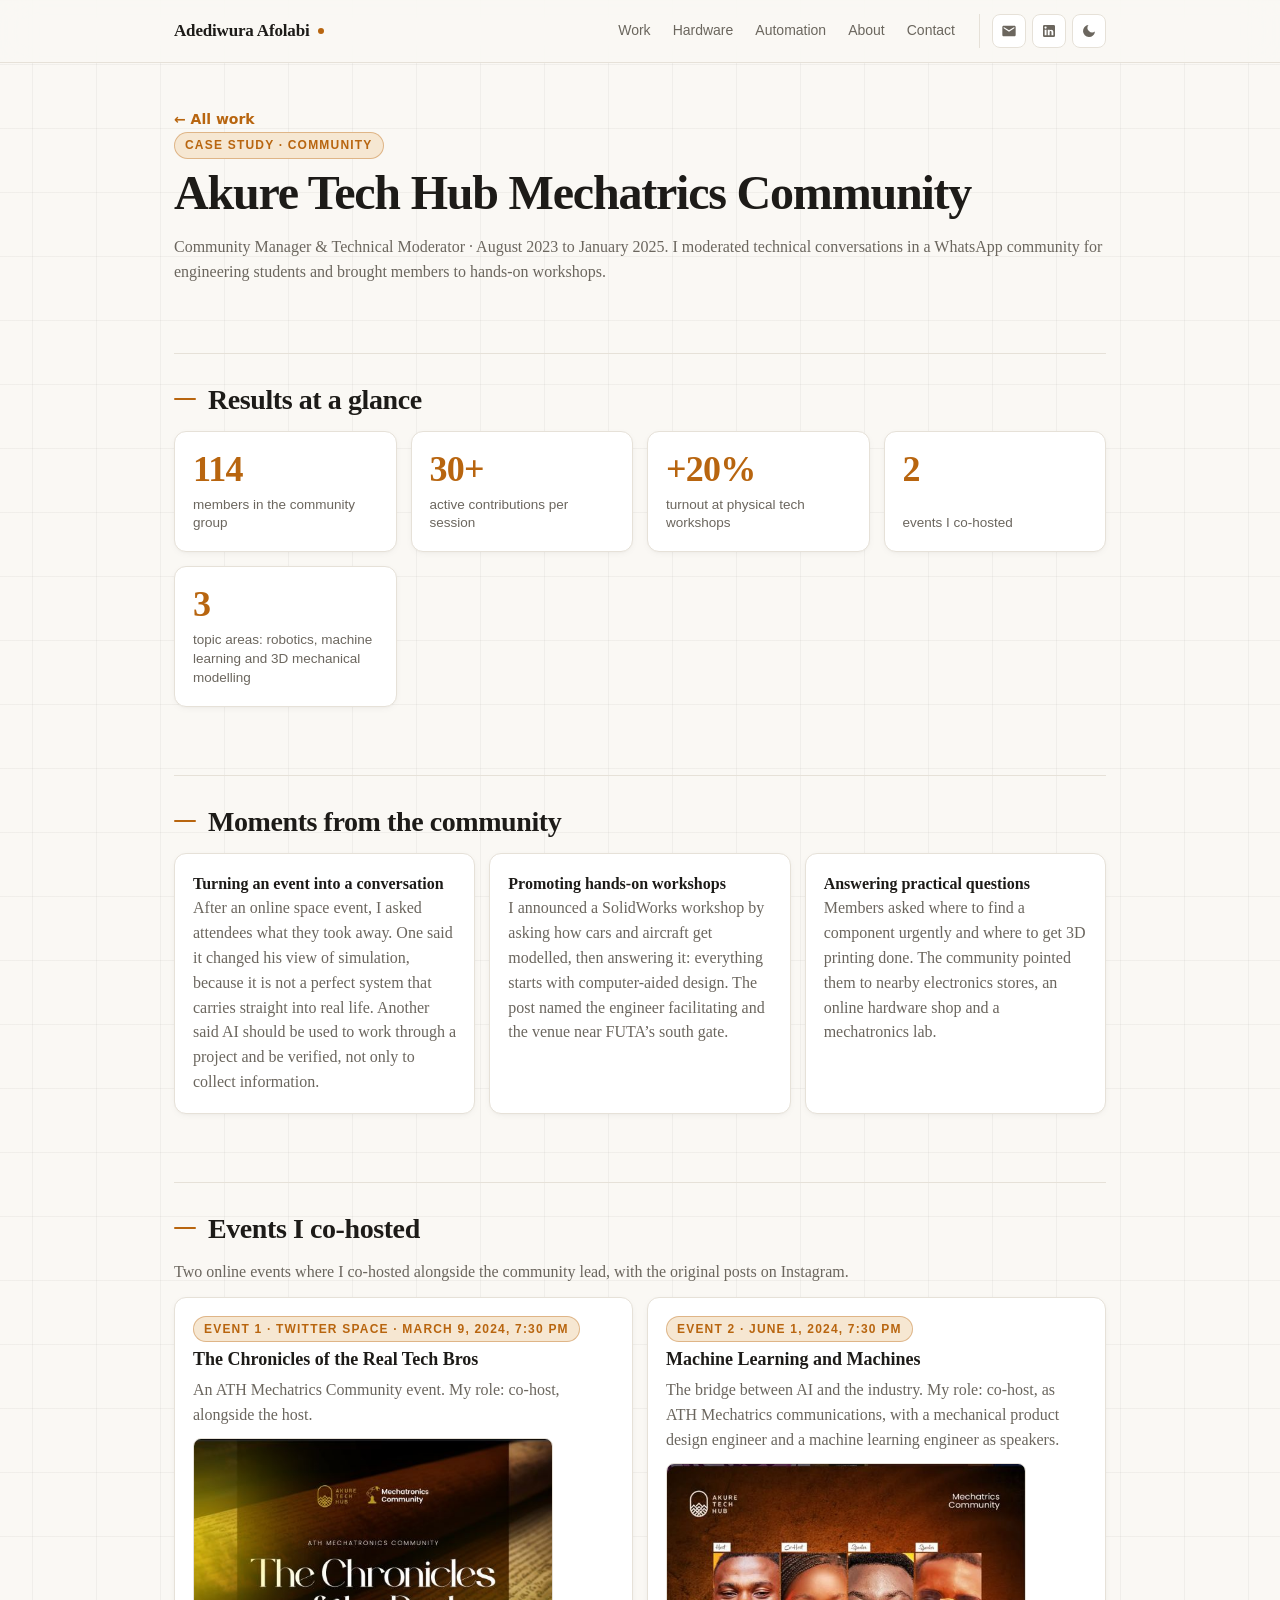
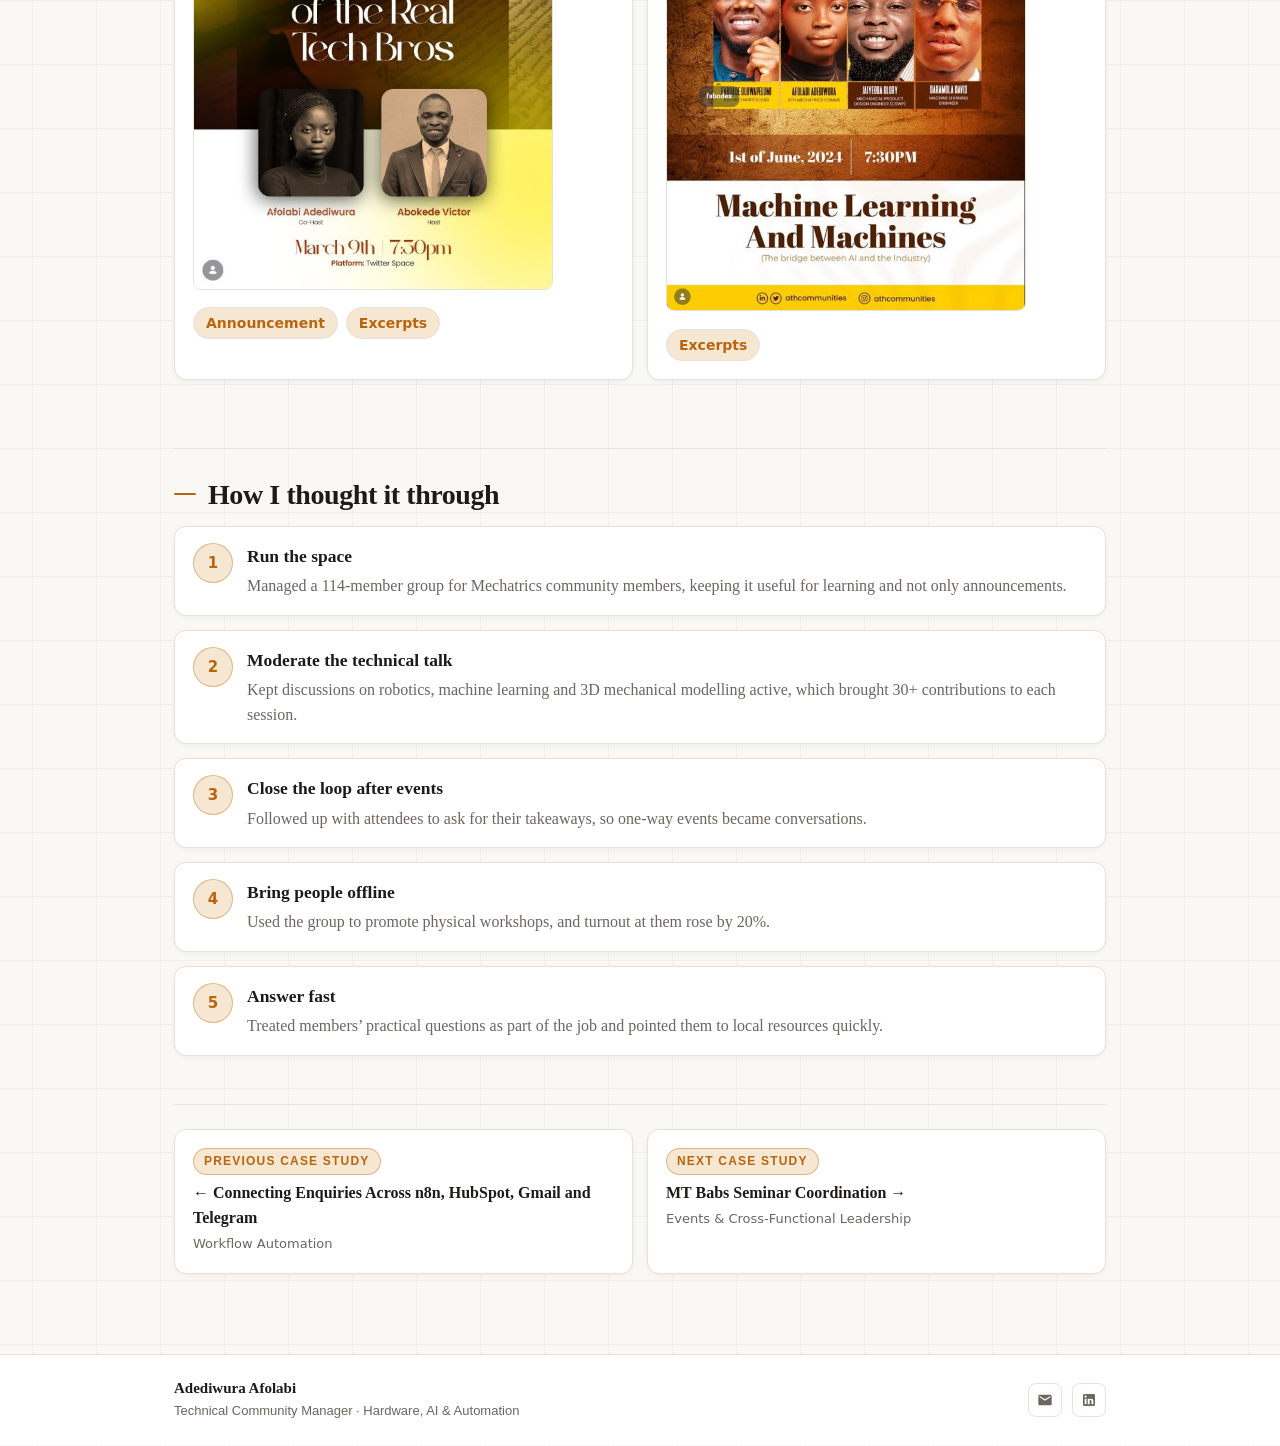
==== commit 13ed8058: "Update all HTML pages and README to Akure Tech Hub Mechatrics Community" ====
--- a/akure-tech-hub/index.html
+++ b/akure-tech-hub/index.html
@@ -3,7 +3,7 @@
 <head>
 <meta charset="utf-8">
 <meta name="viewport" content="width=device-width, initial-scale=1, viewport-fit=cover">
-<title>Adediwura Afolabi · Akure Tech Hub Mechatronics Community</title>
+<title>Adediwura Afolabi · Akure Tech Hub Mechatrics Community</title>
 <style>
 :root{--bg:#faf8f4;--card:#fff;--ink:#1d1b18;--mute:#6b665e;--line:#e6e1d8;--acc:#b8650f;--acc2:#f6e7d2;--bar:#d98b2b;
 box-sizing:border-box;padding-top:env(safe-area-inset-top,0px);padding-bottom:env(safe-area-inset-bottom,0px)}
@@ -56,7 +56,7 @@
 <main id="main">
 <p><a class="more" href="../">← All work</a></p>
 <p class="tag">Case study · Community</p>
-<h1>Akure Tech Hub Mechatronics Community</h1>
+<h1>Akure Tech Hub Mechatrics Community</h1>
 <p class="mute">Community Manager &amp; Technical Moderator · August 2023 to January 2025. I moderated technical conversations in a WhatsApp community for engineering students and brought members to hands-on workshops.</p>
 
 <h2>Results at a glance</h2>
@@ -78,13 +78,13 @@
 <h2>Events I co-hosted</h2>
 <p class="mute" style="margin-bottom:12px">Two online events where I co-hosted alongside the community lead, with the original posts on Instagram.</p>
 <div class="grid">
-<div class="card"><span class="tag">Event 1 · Twitter Space · March 9, 2024, 7:30 PM</span><strong style="display:block;font-size:18px;margin:4px 0">The Chronicles of the Real Tech Bros</strong><p class="mute">An ATH Mechatronics Community event. My role: co-host, alongside the host.</p><img src="[data-uri]" alt="Event flyer for The Chronicles of the Real Tech Bros, March 9th, 7:30 PM, Twitter Space" style="width:100%;max-width:360px;margin:10px 0"><div class="pills"><a href="https://www.instagram.com/p/C4LJjm6I1V1/" target="_blank" rel="noopener">Announcement</a><a href="https://www.instagram.com/p/C403o7NoolO/" target="_blank" rel="noopener">Excerpts</a></div></div>
-<div class="card"><span class="tag">Event 2 · June 1, 2024, 7:30 PM</span><strong style="display:block;font-size:18px;margin:4px 0">Machine Learning and Machines</strong><p class="mute">The bridge between AI and the industry. My role: co-host, as ATH Mechatronics communications, with a mechanical product design engineer and a machine learning engineer as speakers.</p><img src="[data-uri]" alt="Event flyer for Machine Learning and Machines, 1st of June 2024, 7:30 PM" style="width:100%;max-width:360px;margin:10px 0"><div class="pills"><a href="https://www.instagram.com/p/C76jvl4ovQE/" target="_blank" rel="noopener">Excerpts</a></div></div>
+<div class="card"><span class="tag">Event 1 · Twitter Space · March 9, 2024, 7:30 PM</span><strong style="display:block;font-size:18px;margin:4px 0">The Chronicles of the Real Tech Bros</strong><p class="mute">An ATH Mechatrics Community event. My role: co-host, alongside the host.</p><img src="[data-uri]" alt="Event flyer for The Chronicles of the Real Tech Bros, March 9th, 7:30 PM, Twitter Space" style="width:100%;max-width:360px;margin:10px 0"><div class="pills"><a href="https://www.instagram.com/p/C4LJjm6I1V1/" target="_blank" rel="noopener">Announcement</a><a href="https://www.instagram.com/p/C403o7NoolO/" target="_blank" rel="noopener">Excerpts</a></div></div>
+<div class="card"><span class="tag">Event 2 · June 1, 2024, 7:30 PM</span><strong style="display:block;font-size:18px;margin:4px 0">Machine Learning and Machines</strong><p class="mute">The bridge between AI and the industry. My role: co-host, as ATH Mechatrics communications, with a mechanical product design engineer and a machine learning engineer as speakers.</p><img src="[data-uri]